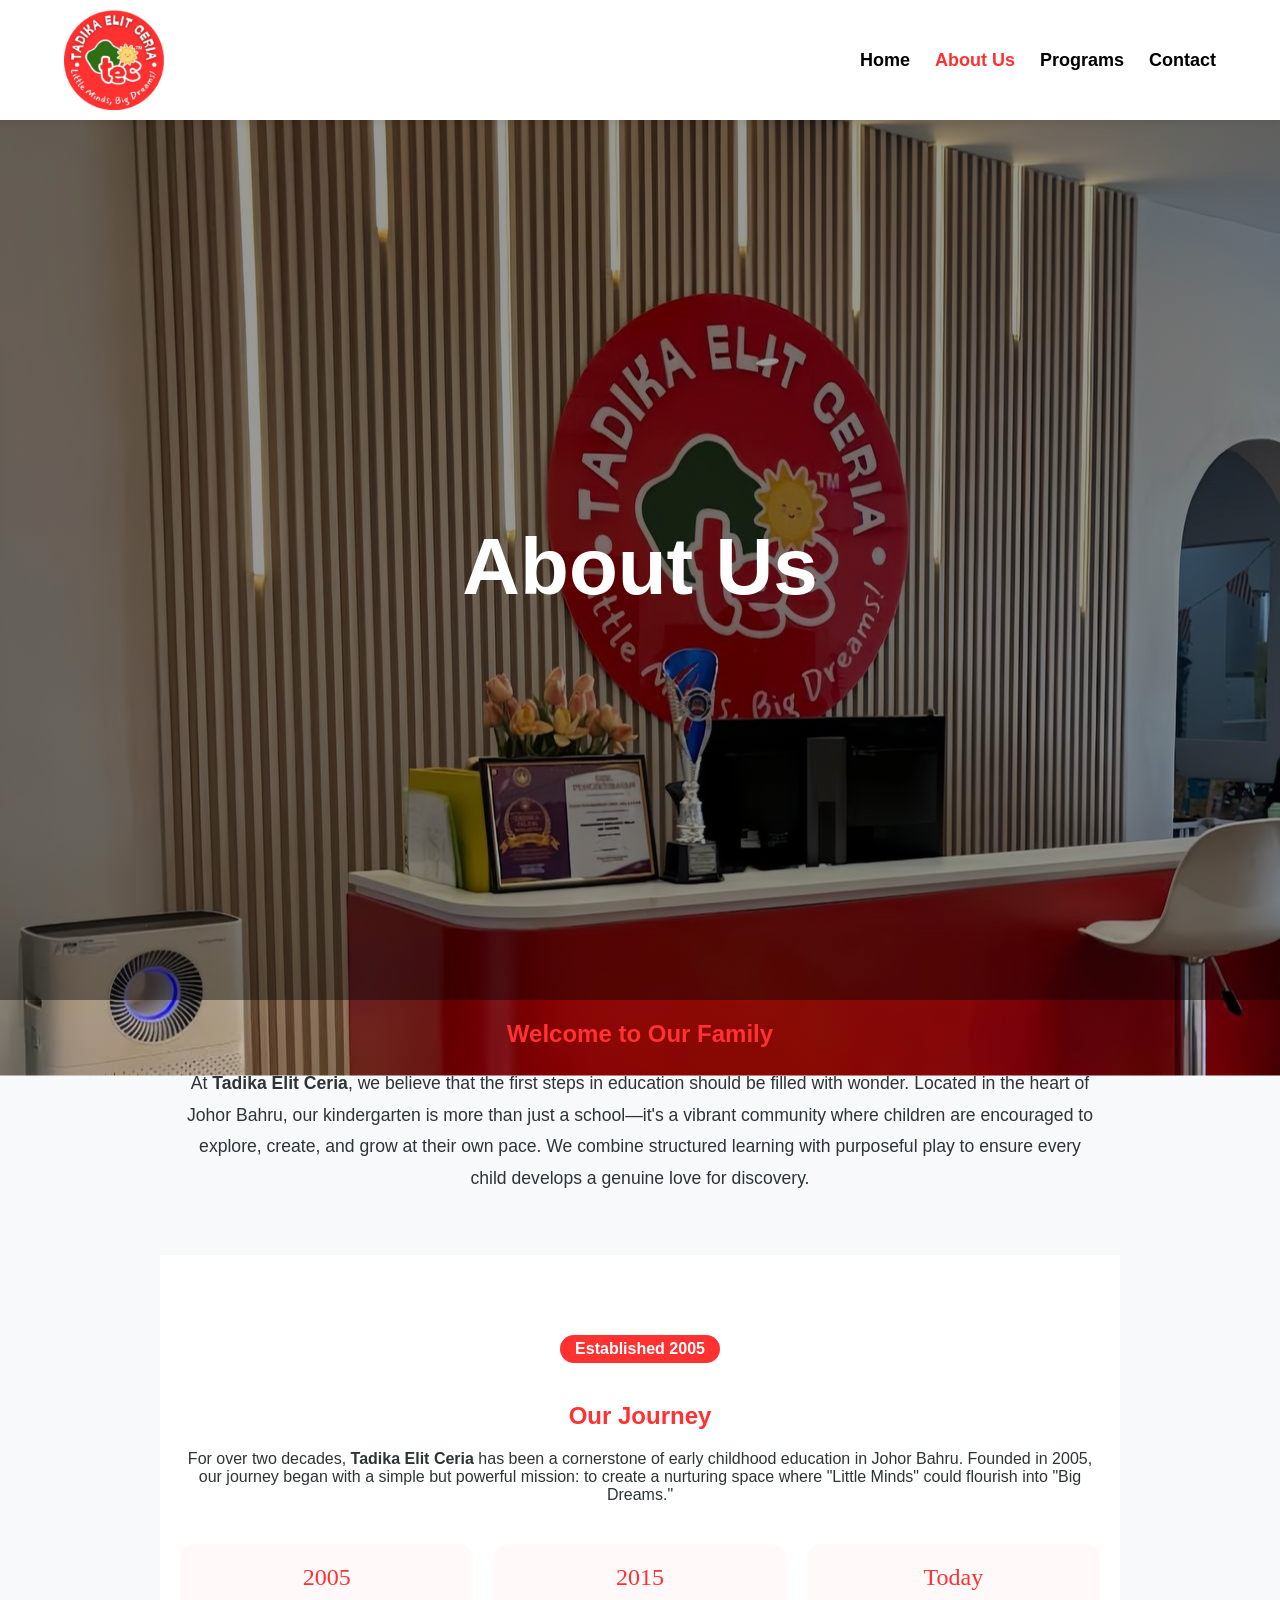
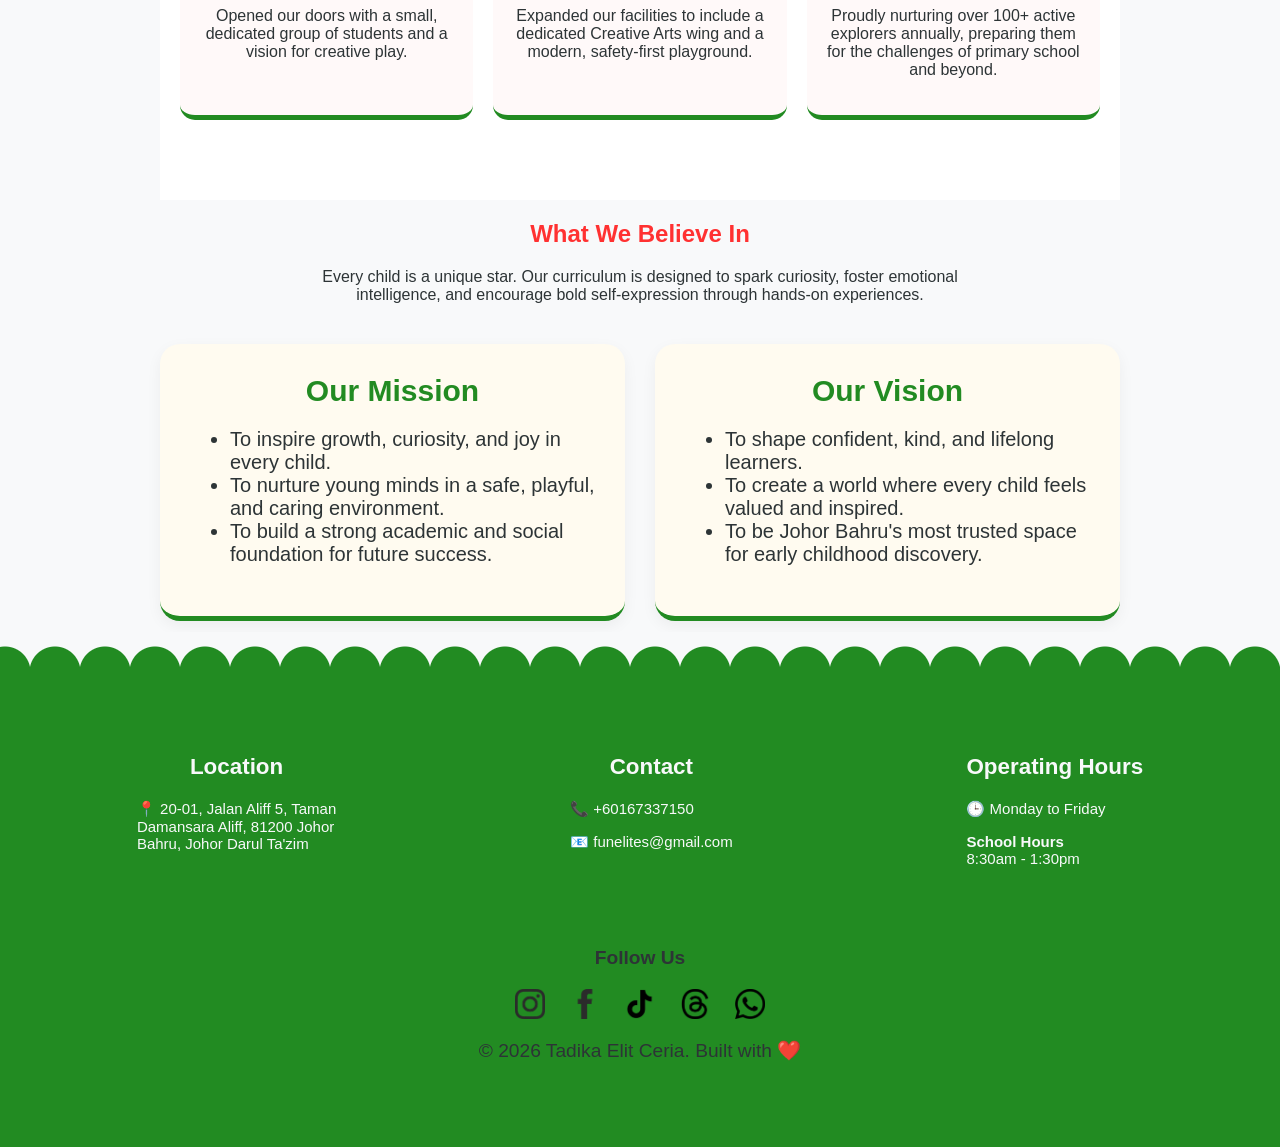
==== about.html @ abe91a79 "Add files via upload" ====
<!DOCTYPE html>
<html lang="en">
<head>
    <meta charset="UTF-8">
    <meta name="viewport" content="width=device-width, initial-scale=1.0">
    <title>About Us | Tadika Elit Ceria</title>
    <!--<link href="https://fonts.googleapis.com/css2?family=Fredoka+One&family=Nunito:wght@400;700&display=swap" rel="stylesheet">-->
    <link rel="stylesheet" href="style.css">
    <link rel="stylesheet" href="nav.css">
    <link rel="stylesheet" href="hero.css">
    <link rel="stylesheet" href="about.css">
    <link rel="stylesheet" href="footer.css">
    <link rel="stylesheet" href="scrollToTop.css">
    <link rel="icon" href="images/tec_logo.ico" type="image/x-icon">

    <style>
        .scallop-top {
    height: 40px;
    width: 100%; 
    position: absolute;
    top: -39px;
    background: radial-gradient(circle at 25px 0px, transparent 25px, var(--bg-color) 26px);
    background-size: 50px 50px;
    background-color: var(--secondary-color);
    transform: rotate(180deg);
}
    </style>
</head>
<body>

    <!-- Navigation Header -->
    <div class="mobile-header">
        <!-- Hamburger Menu Icon -->
         <span class="mobile-only-toggle" style="font-size:30px;cursor:pointer" onclick="openNav()">☰</span>
         <!-- Logo Area -->
          <div class="logo-area">
            <a href="index.html">
                <img src="images/tec_logo.ico" alt="Tadika Elit Ceria Logo" style="height: 70px; width: auto;">
            </a>
        </div>
    </div>
    
    <!-- Your Sidenav stays outside the header -->
    <div id="mySidenav" class="sidenav">
        <!-- Sidenav content -->
            <a href="javascript:void(0)" class="closebtn" onclick="closeNav()">&times;</a>
            <a href="index.html">Home</a>
            <a href="about.html" style="color: var(--primary-color, #ff6b6b);">About Us</a>
            <a href="program.html">Programs</a>
            <a href="contact.html">Contact</a>
        </div>

    <!-- Desktop Navigation Menu -->
    <nav class="desktop-nav">
            <a href="index.html" class="logo">
                <img src="images/tec_logo.ico" alt="Tadika Elit Ceria Logo">
            </a>
        <ul class="nav-links">
            <li><a href="index.html">Home</a></li>
            <li><a href="about.html" style="color: var(--primary-color, #ff6b6b);">About Us</a></li>
            <li><a href="program.html">Programs</a></li>
            <li><a href="contact.html">Contact</a></li>
        </ul>
    </nav>

    <header class="hero">
        <img class="hero-video" src="images/G.jpg" alt="About Us">
        <div class="hero-overlay"></div>
        <div class="hero-content">
            <h1>About Us</h1>
        </div>
    </header>

    <div class="container">
        <!-- NEW: Introduction Section -->
        <section class="intro-section" style="text-align: center; padding: 60px 20px;">
            <h2 style="color: var(--primary-color);">Welcome to Our Family</h2>
            <p style="max-width: 100%; margin: 0 auto; font-size: 1.1rem; line-height: 1.8;">
                At <strong>Tadika Elit Ceria</strong>, we believe that the first steps in education should be filled with wonder. 
                Located in the heart of Johor Bahru, our kindergarten is more than just a school—it's a vibrant community 
                where children are encouraged to explore, create, and grow at their own pace. We combine structured learning 
                with purposeful play to ensure every child develops a genuine love for discovery.
            </p>
        </section>

        <!-- Section 1: Our Story & Heritage -->
        <section class="about-section story-bg">
            <div class="story-content">
                <span class="since-badge">Established 2005</span>
                <h2>Our Journey</h2>
                <p>For over two decades, <strong>Tadika Elit Ceria</strong> has been a cornerstone of early childhood education in Johor Bahru. Founded in 2005, our journey began with a simple but powerful mission: to create a nurturing space where "Little Minds" could flourish into "Big Dreams."</p>
                
                <div class="timeline">
                    <div class="timeline-item">
                        <div class="year">2005</div>
                        <p>Opened our doors with a small, dedicated group of students and a vision for creative play.</p>
                    </div>
                    <div class="timeline-item">
                        <div class="year">2015</div>
                        <p>Expanded our facilities to include a dedicated Creative Arts wing and a modern, safety-first playground.</p>
                    </div>
                    <div class="timeline-item">
                        <div class="year">Today</div>
                        <p>Proudly nurturing over 100+ active explorers annually, preparing them for the challenges of primary school and beyond.</p>
                    </div>
                </div>
            </div>
        </section>

        <section class="our-values">
            <h2 style="text-align: center; color: var(--primary-color);">What We Believe In</h2>
            <p style="text-align: center; max-width: 700px; margin: 0 auto 40px;">
                Every child is a unique star. Our curriculum is designed to spark curiosity, 
                foster emotional intelligence, and encourage bold self-expression through hands-on experiences.
            </p>
        </section>

        <section class="mission-vision">
            <div class="box">
                <h2>Our Mission</h2>
                <ul>
                    <li>To inspire growth, curiosity, and joy in every child.</li>
                    <li>To nurture young minds in a safe, playful, and caring environment.</li>
                    <li>To build a strong academic and social foundation for future success.</li>
                </ul>
            </div>
            <div class="box">
                <h2>Our Vision</h2>
                <ul>
                    <li>To shape confident, kind, and lifelong learners.</li>
                    <li>To create a world where every child feels valued and inspired.</li>
                    <li>To be Johor Bahru's most trusted space for early childhood discovery.</li>
                </ul>
            </div>
        </section>

    <section class="reviews-section">
        <!-- Elfsight Google Reviews | Untitled Google Reviews -->
         <script src="https://elfsightcdn.com/platform.js" async></script>
         <div class="elfsight-app-c025d396-78ab-427b-97c5-a97354ef8ad0" data-elfsight-app-lazy></div>
    </section>
    </div>

    <!-- Final Call to Action 
    <section class="cta-section">
        <div class="cta-card">
            <div class="cta-icon">🏫</div>
            <h2>Want to see our school in person?</h2>
            <p>Come visit us in Johor Bahru! We'd love to show you our creative classrooms and meet your little star.</p>
            
            <div class="cta-buttons">
                <a href="https://wa.me/60167337150" class="btn-primary" target="_blank">
                    <i class="fab fa-whatsapp"></i> Book a Tour via WhatsApp
                </a>
                <a href="contact.html" class="btn-secondary">View Contact Details</a>
            </div>
        </div>
    </section>-->

    <footer class="main-footer">
        <div class="scallop-top"></div>
        <div class="footer-container">
            <div class="footer-col">
                <h3>Location</h3>
                <p>📍 <a href="https://maps.app.goo.gl/T594sdLoqU8BHJKU7" target="_blank">20-01, Jalan Aliff 5, Taman<br>
                   Damansara Aliff, 81200 Johor<br>
                   Bahru, Johor Darul Ta'zim</a></p>
            </div>

            <div class="footer-col">
                <h3>Contact</h3>
                <p>📞 <a href="tel:+60167337150">+60167337150</a></p>
                <p>📧 funelites@gmail.com</p>
            </div>

            <div class="footer-col">
                <h3>Operating Hours</h3>
                <p>🕒 Monday to Friday</p>
                <p><strong>School Hours</strong><br>
                   8:30am - 1:30pm</p>
            </div>
        </div>

        <div class="footer-bottom">
            <h4>Follow Us</h4>
            <div class="social-icons">
                <a href="https://instagram.com/tadika_elitceria/" target="_blank" rel="noopener" aria-label="Instagram">
                    <img src="images/instagram.png" alt="Instagram" style="height: 30px;">
                </a>
                <a href="https://facebook.com/536628506197151/" target="_blank" rel="noopener" aria-label="Facebook">
                    <img src="images/facebook.png" alt="Facebook" style="height: 30px;">
                </a>
                <a href="https://tiktok.com/@tadika.elit.ceria" target="_blank" rel="noopener" aria-label="TikTok">
                    <img src="images/tiktok.png" alt="TikTok" style="height: 30px;">
                </a>
                <a href="https://www.threads.com/@tadika_elitceria" target="_blank" rel="noopener" aria-label="Threads">
                    <img src="images/threads.png" alt="Threads" style="height: 30px;">
                </a>
                <a href="https://wa.me/60167337150" target="_blank" rel="noopener" aria-label="WhatsApp">
                    <img src="images/whatsapp.png" alt="WhatsApp" style="height: 30px;">
                </a>
            </div>
            <p>&copy; 2026 Tadika Elit Ceria. Built with ❤️</p>
        </div>
    </footer>

    <script>
        function openNav() {
            document.getElementById("mySidenav").style.width = "250px";
        }
        function closeNav() {
            document.getElementById("mySidenav").style.width = "0";
        }

window.addEventListener('scroll', () => {
  const hero = document.querySelector('.hero');
  const scrollPosition = window.scrollY;

  // Adjust the number (800) to control how fast it fades out
  const maxScroll = 800; 
  let opacity = 1 - (scrollPosition / maxScroll);

  if (opacity < 0) opacity = 0;
  if (opacity > 1) opacity = 1;

  hero.style.opacity = opacity;
});
    </script>
    <button id="backToTopBtn" onclick="scrollToTop()">➔</button>
    <script src="scrolltToTop.js"></script>
</body>
</html>
---- style.css ----
/* Base Styles & Colors */
/* Updated Brand Colors from your Logo */
:root {
    --primary-color: #FF3131;   /* Red */
    --secondary-color: #228B22; /* Green */
    --accent-color: #FFD700;    /* Sun Yellow */
    --text-color: #2D3436;
    --bg-color: #f8f9fa;        /* Light Tint */
}

*, *::before, *::after {
    box-sizing: border-box;
}

html, body {
    margin: 0;
    padding: 0;
    overflow-x: hidden;
    width: 100%;
}

body {
    font-family: 'Nunito', sans-serif;
    background-color: var(--bg-color);
    color: var(--text-color);
    /*line-height: 1.6;*/
}

img, video {
    max-width: 100%;
    height: auto;
    display: block;
}

/* Updated Typography */
h1, h2, h3 {
    font-family: Arial, Helvetica, sans-serif;/*'Fredoka One', cursive; /* Playful font */
    text-align: center;
    color: var(--primary-color);
    margin-bottom: 20px;}

/* Responsive Design */
@media (max-width: 768px) {
    nav {
        flex-direction: column;
        padding: 20px;
    }
    .nav-links {
        margin-top: 15px;
        gap: 15px;
    }
    
    .footer-container {
        flex-direction: column;
        text-align: center;
        background-color: white;
    }
}

.hero-content p {
    margin-top: 0;
    margin-bottom: 0;
        font-size: 1.5rem;
        font-family:Arial, Helvetica, sans-serif;
    }
    .hero-content h1 {
        margin-bottom: 0;
        font-size: 4rem;
        color: white;
        font-family: "Century Gothic", CenturyGothic, AppleGothic, sans-serif;
        font-weight: lighter; 
    }

  
        /* Map Placeholder 
        .map-box {
            grid-column: span 2;
            height: 300px;
            background: #e0e0e0;
            border-radius: 20px;
            display: flex;
            align-items: center;
            justify-content: center;
            font-weight: 700;
            color: #888;
            overflow: hidden;}*/
---- nav.css ----
/* ==========================================================================
   1. Base Styles & Desktop Navigation
   ========================================================================== */
/* Hide the desktop navigation by default (on mobile screens) */
.desktop-nav {
  display: none;
}

/* Base navigation block styles */
nav {
    background-color: #fff; 
    box-shadow: 0 4px 6px rgba(0,0,0,0.05);
    position: fixed;
    top: 0;
    left: 0;
    width: 100%;
    z-index: 100;
    display: flex;
    justify-content: space-between;
    align-items: center;
    padding: 10px 5%;
    box-sizing: border-box;
}

.nav-links {
    list-style: none;
    display: flex;
    gap: 25px;
    margin: 0;
}

.nav-links a {
    text-decoration: none;
    color: black;
    font-weight: 700;
    font-size: 18px;
    transition: color 0.3s ease;
}

.nav-links a:hover {
    color: var(--primary-color);
}

.logo img {
    height: 100px;
    width: auto;
    display: block;
}

/* Hide the icon by default on desktop screens */
.mobile-only-toggle {
  display: none;
}


/* ==========================================================================
   2. Mobile View Layout & Header (Up to 768px wide)
   ========================================================================== */
@media screen and (max-width: 768px) {
  #mySidenav {
    display: block; 
  }
  
  .mobile-only-toggle {
    display: inline-block;
  }
  
  /* Container layout */
  .mobile-header {
    display: flex;
    align-items: center;       
    justify-content: flex-start; 
    gap: 30px;                 
    padding: 10px 15px;        
    background-color: white;
    /* Crucial changes for top fixation */
    position: fixed;           /* Locks the header in place relative to the screen */
    top: 0;                    /* Aligns it perfectly to the absolute top edge */
    left: 0;                   /* Aligns it to the left edge */
    width: 100%;               /* Forces the bar to span the full viewport width */
    box-shadow: 0 2px 5px rgba(0,0,0,0.1); /* Optional: adds a subtle shadow below the header */
    z-index: 999;              /* Keeps it layered safely above your normal page content */
    box-sizing: border-box;    /* Ensures padding doesn't push the header past 100% width */
  }

  /* Adjust logo size so it fits perfectly next to the icon */
  .main-logo {
    height: 40px; /* Increased from 10px so you can see it clearly */
    width: auto;
    display: block;
  }

  .features{
        position: relative;
        height: auto;
        opacity: 1;
        visibility: visible;
        overflow: visible;
        padding-top: 60px; /* Space for fixed nav */
        padding-bottom: 60px;
    }

    .hero{
        position: relative;
        height: auto;
        opacity: 1;
        visibility: visible;
        overflow: visible;
        padding-top: 60px; /* Space for fixed nav */
        padding-bottom: 60px;
    }
}


/* ==========================================================================
   3. Desktop View Overrides (769px wide or more)
   ========================================================================== */
@media screen and (min-width: 769px) {
  .mobile-header {
    display: none;
  }
  
  .desktop-nav {
    display: flex; /* Activates and shows the layout strictly on desktop */
    align-items: center;
    justify-content: space-between;
  }
}


/* ==========================================================================
   4. Side Drawer Mechanics
   ========================================================================== */
.sidenav {
  height: 100%;
  width: 0;                  
  position: fixed;
  z-index: 9999;             
  top: 0;
  left: 0;
  background-color: #ffffff; 
  overflow-x: hidden;
  transition: 0.3s;          
  padding-top: 60px;
}

.sidenav a {
  padding: 8px 8px 8px 32px;
  text-decoration: none;
  font-size: 25px;
  color: #818181;
  display: block;
  transition: 0.3s;
}

.sidenav a:hover {
  color: #f1f1f1;
}

.sidenav .closebtn {
  position: absolute;
  top: 0;
  right: 25px;
  font-size: 36px;
  margin-left: 50px;
}

@media screen and (max-height: 900px) {
  .sidenav { padding-top: 15px; }
  .sidenav a { font-size: 18px; }
}
---- hero.css ----
/* Hero Section */
.hero, .hero-about, .hero-program{
    position: relative;
    height: 900px;
    width: 100%;
    display: flex;
    align-items: center;
    justify-content: center;
    top: 100px;
}

.hero-video {
    position: absolute;
    top: 50%;
    left: 50%;
    min-width: 100%;
    min-height: 100%;
    width: auto;
    height: auto;
    transform: translate(-50%, -50%);
    z-index: -2;
    object-fit: cover;}

.hero-overlay {
    position: absolute;
    inset: 0;
    background: rgba(0, 0, 0, 0.4);
    z-index: -1;
}

.hero-content {
    text-align: center;
    color: white;
    padding: 20px;
}
.hero-content h1 {
            font-size: 5rem;
            margin-bottom: 20px;
            font-family: "Century Gothic", CenturyGothic, AppleGothic, sans-serif;
            font-weight: bolder;
            color: rgb(255, 255, 255);
           /* text-shadow: #000000 2px 2px 0, #ffd70f 4px 4px 0, #ffd70f 6px 6px 0;*/
        }
.hero-p { 
    background-color: #7e2121;
    position: relative;
    height: 80vh;
    width: 100%;
    display: flex;
    align-items: center;
    justify-content: center;
}

.cta-button {
    margin-top: 40px;
    background-color: transparent;
    color: white;
    padding: 15px 35px;
    text-decoration: none;
    font-family: 'Fredoka One', cursive;
    font-size: 1.2rem;
    border-radius: 50px;
    box-shadow: 0 4px 15px rgba(0,0,0,0.2);
    transition: all 0.3s ease;
    display: inline-block;
}
.cta-button2 {
    margin-top: 40px;
    background-color: rgb(207, 49, 49);
    color: white;
    padding: 15px 35px;
    text-decoration: none;
    font-family: 'Fredoka One', cursive;
    font-size: 1.2rem;
    border-radius: 50px;
    box-shadow: 0 4px 15px rgba(0,0,0,0.2);
    transition: all 0.3s ease;
    display: inline-block;
}
.cta-button:hover, .cta-button2:hover {
    transform: translateY(-3px) scale(1.05);
    background-color: #005f05;
}
.card-container {
    display: flex;
    justify-content: center;
    gap: 30px;
    flex-wrap: wrap;
}
.card {
    background: white;
    padding: 20px;
    border-radius: 100%;
    box-shadow: 0 10px 20px rgba(0,0,0,0.05);
    text-align: center;
    flex: 1;
    min-width: 300px;
    max-width: 300px;
    transition: transform 0.3s ease;
    border-bottom: 10px solid #ffd70f;
}
.card:hover {
    transform: translateY(-10px);
}

/*.cta-container {
    background-image: url('image/bg2.png');
    max-width: 800px;
    margin: 0 auto;
}*/
.enrollment-cta h2 {
    color: rgb(255, 255, 255); /* Green for a "Go" feel */
    margin-bottom: 10px;
    font-size: 70px;
}

.enrollment-cta p {
    color: rgb(255, 255, 255); /* Green for a "Go" feel */
    margin-bottom: 10px;
    font-size: 40px;
    font-family: Arial, Helvetica, sans-serif;
}

@media screen and (max-width: 768px) {
    /* 1. Shrink the Hero height */
    .hero {
        background: url('images/bg.MP4') center/cover no-repeat;
        height: 40vh !important; /* vh = view height. 40vh is 40% of the screen */
        min-height: 300px;      /* Prevents it from getting TOO tiny */
        margin-top: 90px;       /* Keeps space for your fixed nav */
    }

    /* 2. Adjust the Video background to fit the new height */
    .hero-video {
        height: 100% !important;
        object-fit: cover;      /* Ensures video fills the smaller box without squishing */
        width: 100% !important;
    }

    /* 3. Shrink the Text so it fits in the smaller box */
    .hero-content h1 {
        font-size: 1.8rem !important;
        margin-bottom: 10px;
    }

    .hero-content p {
        font-size: 1rem !important;
        padding: 0 10px;
        line-height: 1.2;
    }

    /* 4. Make the Button smaller */
    .cta-button {
        padding: 10px 20px !important;
        font-size: 0.9rem !important;
    }
}
---- about.css ----
.about-header {
    background-image: url('images/banner-bg.jpg');
    color: white;
    text-align: center;
    padding: 60px 20px;
}

/* Content Sections */
.container {
    max-width: 1000px;
    margin: 40px auto;
    padding: 0 20px;
}

        .mission-vision {
            display: grid;
            grid-template-columns: 1fr 1fr;
            gap: 30px;
            margin-bottom: 50px;
        }

        .box {
            background: rgb(255, 251, 240);
            padding: 30px;
            border-radius: 20px;
            box-shadow: 0 5px 15px rgba(0,0,0,0.05);
            border-bottom: 5px solid var(--secondary-color);
			font: shoika;
			font-size:20px;
            transition: transform 0.3s ease;
        }
        .box:hover {
            transform: translateY(-10px);
        }

        .box h2 { color: var(--secondary-color); margin-top: 0;}

/* General About Section Layout */
.about-section {
    padding: 80px 20px;
    background-color: white;
}

/* CTA Section Styling */
.cta-section {
    padding: 100px 20px;
    background-color: var(--bg-color);
    text-align: center;
}

.cta-card {
    max-width: 800px;
    margin: 0 auto;
    background: white;
    padding: 50px 30px;
    border-radius: 40px;
    box-shadow: 0 20px 40px rgba(0,0,0,0.1);
    border: 3px dashed var(--accent-color); /* Playful school border */
}

.cta-icon {
    font-size: 60px;
    margin-bottom: 20px;
}

.cta-card h2 {
    font-family: 'Fredoka One', cursive;
    color: var(--primary-color);
    font-size: 32px;
    margin-bottom: 15px;
}

.cta-card p {
    font-size: 18px;
    color: #555;
    margin-bottom: 35px;
}

/* Button Group Styling */
.cta-buttons {
    display: flex;
    justify-content: center;
    gap: 20px;
    flex-wrap: wrap;
}

.btn-primary {
    background-color: #25D366; /* WhatsApp Green */
    color: white;
    padding: 15px 30px;
    text-decoration: none;
    font-weight: 700;
    border-radius: 50px;
    transition: transform 0.2s ease;
    display: flex;
    align-items: center;
    gap: 10px;
}

.btn-secondary {
    background-color: var(--secondary-color);
    color: white;
    padding: 15px 30px;
    text-decoration: none;
    font-weight: 700;
    border-radius: 50px;
    transition: transform 0.2s ease;
}

.btn-primary:hover, .btn-secondary:hover {
    transform: translateY(-5px);
    box-shadow: 0 10px 15px rgba(0,0,0,0.1);
}
@media (max-width: 768px) {
    .mission-vision { grid-template-columns: 1fr; }
}

@media (max-width: 600px) {
    .timeline { flex-direction: column; }
}
/* Mobile Responsive */
@media (max-width: 600px) {
    .cta-buttons { flex-direction: column; }
    .cta-card { padding: 30px 20px; }
}

/* Our Story Styles */
.story-content {
    text-align: center;
}

.since-badge {
    background: var(--primary-color);
    color: white;
    padding: 5px 15px;
    border-radius: 20px;
    font-weight: bold;
    display: inline-block;
    margin-bottom: 20px;
}

.timeline {
    display: flex;
    justify-content: space-between;
    margin-top: 40px;
    gap: 20px;
    flex-wrap: wrap;
}

.timeline-item {
    flex: 1;
    min-width: 200px;
    padding: 20px;
    background: #FFF9F9;
    border-radius: 15px;
    border-bottom: 5px solid var(--secondary-color);
}

.timeline-item .year {
    font-family: 'Fredoka One', cursive;
    font-size: 24px;
    color: var(--primary-color);
    margin-bottom: 10px;
}

/* Testimonial Styles */
.testimonial-grid {
    display: flex;
    gap: 30px;
    margin-top: 40px;
    flex-wrap: wrap;
}

.testimonial-card {
    flex: 1;
    min-width: 300px;
    background: white;
    padding: 30px;
    border-radius: 20px;
    box-shadow: 0 10px 30px rgba(0,0,0,0.05);
    border-left: 8px solid var(--accent-color);
}
.stars {
    margin-bottom: 15px;
}

.parent-name {
    margin-top: 15px;
    font-weight: bold;
    color: var(--secondary-color);
}
---- footer.css ----
/* Footer Section */
.main-footer {
    background-color: var(--secondary-color);
    padding-bottom: 40px;
    position: relative;
}

.footer-container {
    background-color: var(--secondary-color);
    display: flex;
    justify-content: space-around;
    flex-wrap: wrap;
    max-width: 100%;
    margin: 0 auto;
    padding: 60px 20px 20px;
    color: var(--bg-color);
    font-weight: lighter;
    font-size: 15px;
    font-family: "Century Gothic", CenturyGothic, AppleGothic, sans-serif;
}
.footer-col h3 {
    color: var(--bg-color);
    font-size: 1.4rem;
    font-family: "Century Gothic", CenturyGothic, AppleGothic, sans-serif;
}
.footer-col a {
    color: var(--bg-color);
    text-decoration: none;
}

.footer-bottom {
    color: var(--text-color);
    display: flex;
    flex-direction: column; /* Stacks items vertically */
    align-items: center;    /* Centers items horizontally */
    justify-content: center; /* Ensures vertical centering if there is extra height */
    text-align: center;     /* Centers the text within the elements */
    padding: 40px 20px;     /* Adds some breathing room */
    /*border-top: 1px solid rgba(0,0,0,0.05); Optional: subtle line to separate from columns */
    width: 100%;            /* Ensures it takes the full width to center correctly */
}

.social-icons {
    display: flex;
    justify-content: center; /* Centers the icons inside their container */
    gap: 25px;
    margin: 15px 10px; /* Adds spacing around the icons */;
    object-fit: contain;
}

/* Hover effects */
.social-icons a:hover {
    transform: translateY(-8px) scale(1.2); /* Bounces up and grows slightly */
    filter: brightness(1.2) drop-shadow(0 0 5px rgb(255, 238, 0));
}

.footer-bottom h4, .footer-bottom p {
    margin: 5px 0; /* Tightens the spacing between text elements */
    font-size: 1.2rem;
}
.social-icons a {
    font-size: 2rem;
    color: var(--text-color);
    transition: all 0.3s ease;
}
.social-icons a:hover {
    color: var(--primary-color);
    transform: scale(1.2);
}
---- scrollToTop.css ----
/* Hide by default on desktop screens */
#backToTopBtn {
  display: none;
}

/* Show and style only on mobile screens */
@media screen and (max-width: 768px) {
  #backToTopBtn {
    position: fixed;         /* Floats independently over your webpage content */
    bottom: 20px;            /* Placed 20px from the bottom edge */
    right: 20px;             /* Placed 20px from the right edge */
    z-index: 99;             /* Sits cleanly on top of text and images */
    border: none;
    outline: none;
    background-color: var(--primary-color, #ff6b6b); /* Matches your brand theme color */
    color: white;
    cursor: pointer;
    padding: 12px;
    border-radius: 50%;      /* Forces the button shape into a perfect circle */
    width: 45px;
    height: 45px;
    font-size: 18px;
    transform: rotate(-90deg); /* Rotates the horizontal arrow to point upward */
    box-shadow: 0 4px 10px rgba(0, 0, 0, 0.2); /* Gives it a clean floating look */
    align-items: center;
    justify-content: center;
  }
}
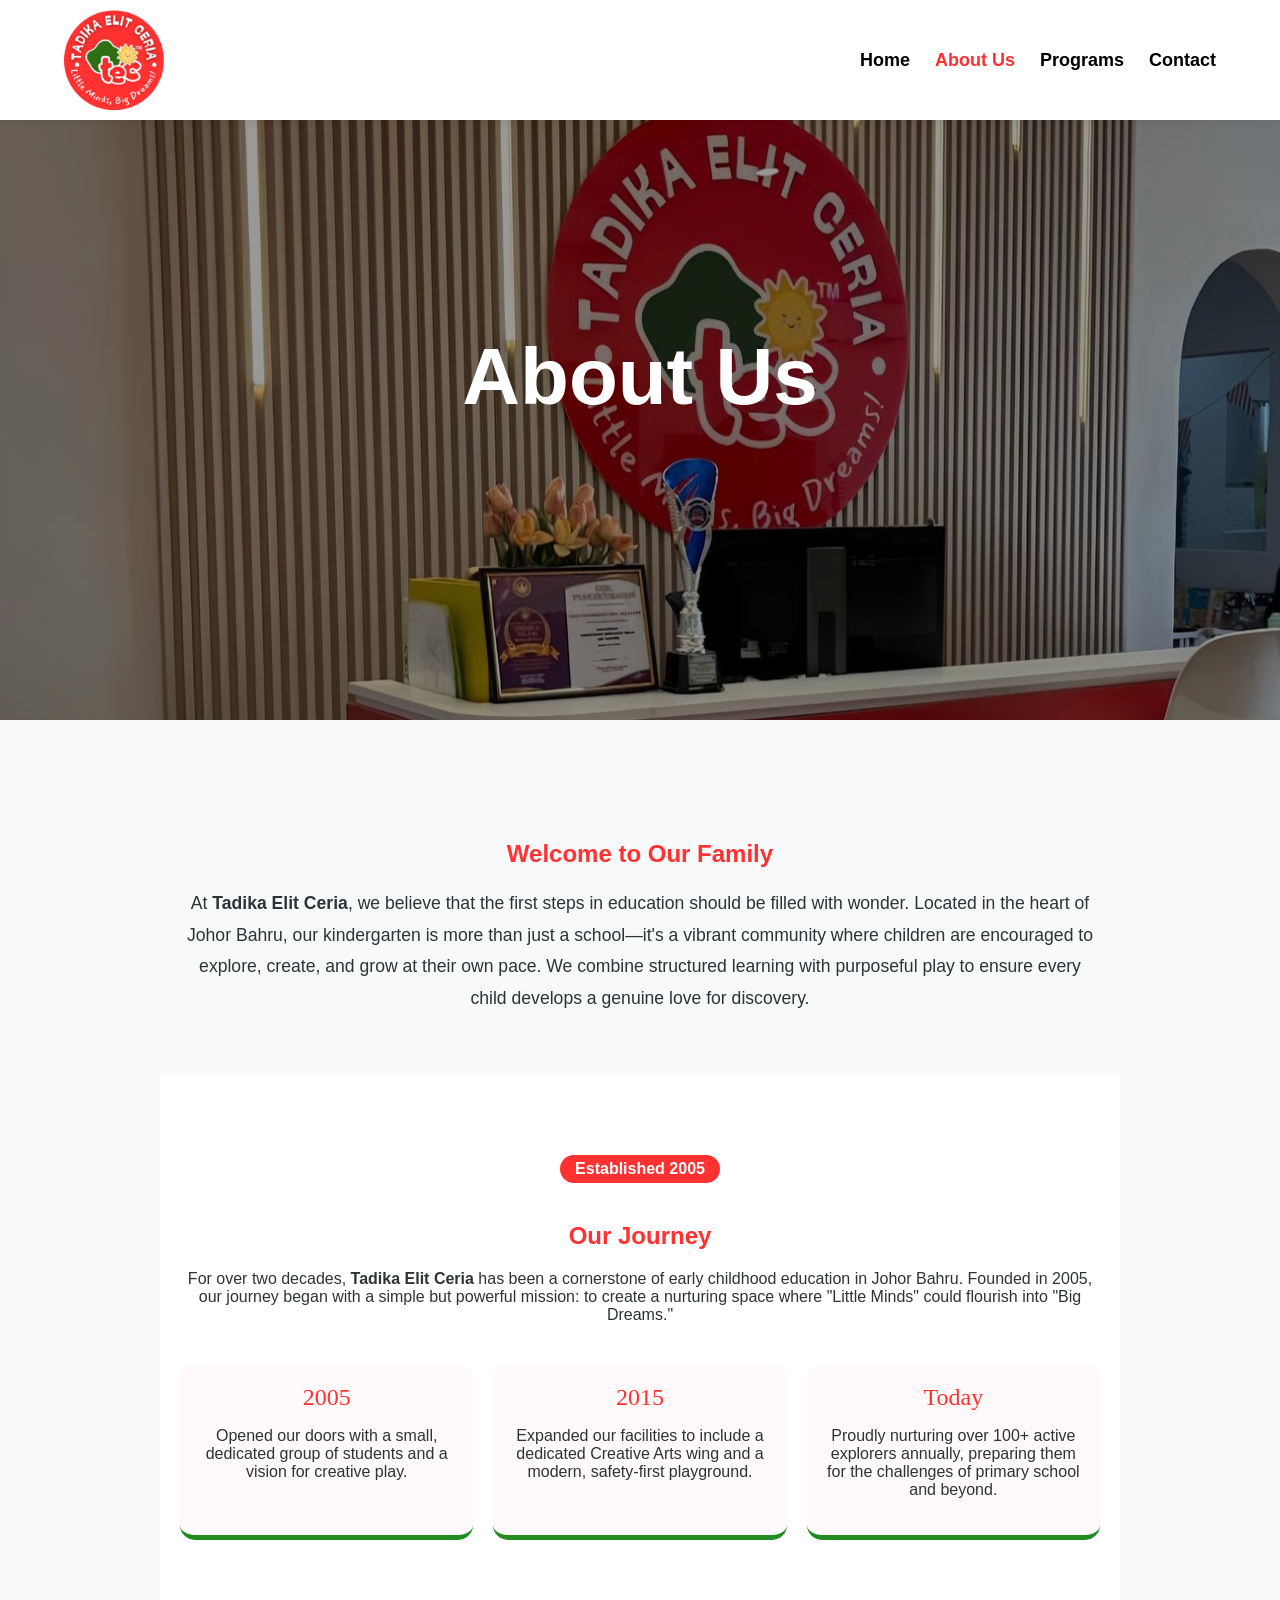
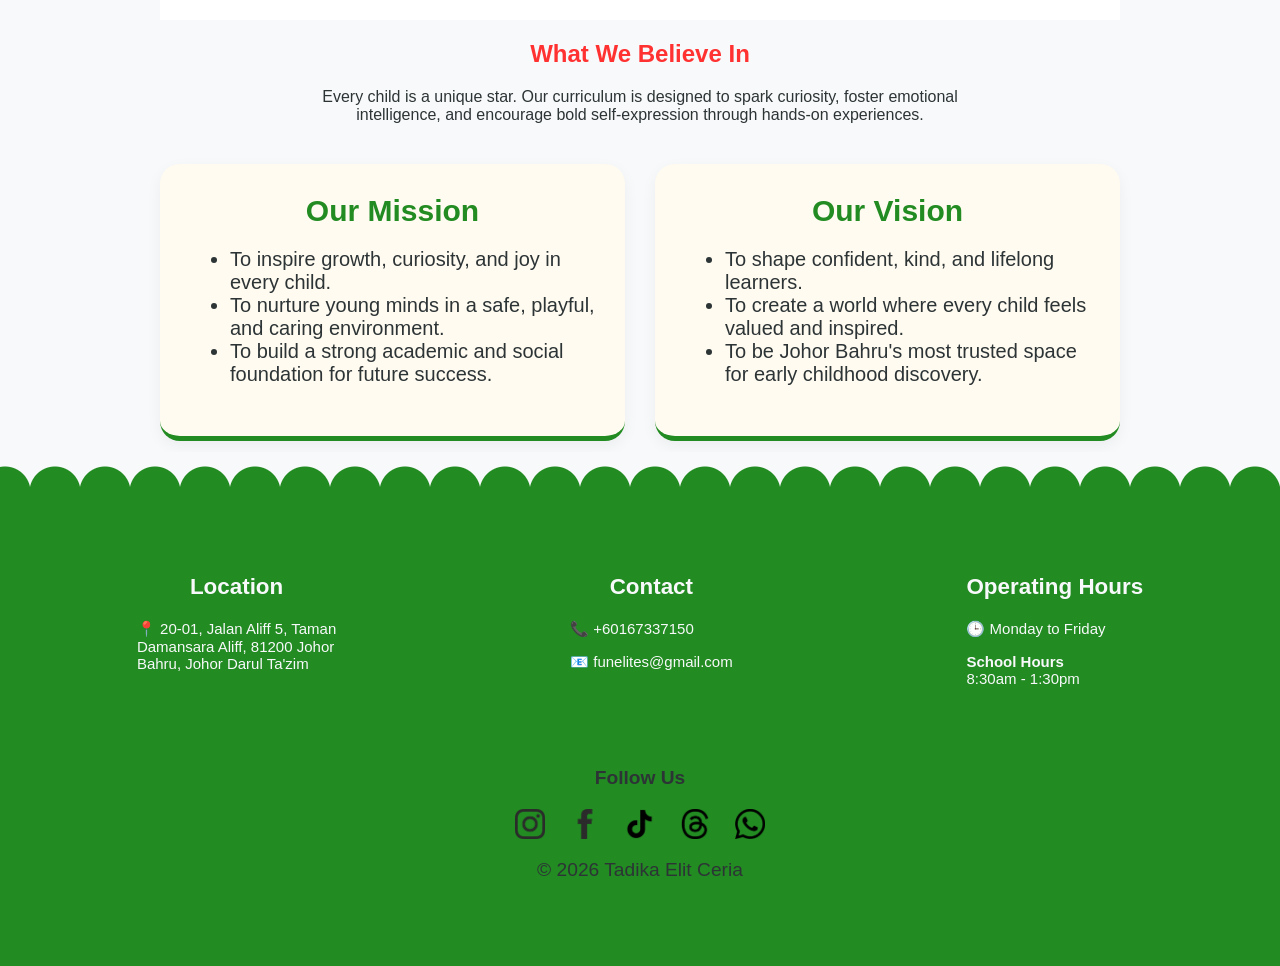
==== commit c173053e: "Restore about.html content from previous version" ====
--- a/about.html
+++ b/about.html
@@ -200,7 +200,7 @@
                     <img src="images/whatsapp.png" alt="WhatsApp" style="height: 30px;">
                 </a>
             </div>
-            <p>&copy; 2026 Tadika Elit Ceria. Built with ❤️</p>
+            <p>&copy; 2026 Tadika Elit Ceria</p>
         </div>
     </footer>
 
--- a/style.css
+++ b/style.css
@@ -16,7 +16,6 @@
 html, body {
     margin: 0;
     padding: 0;
-    overflow-x: hidden;
     width: 100%;
 }
 
--- a/nav.css
+++ b/nav.css
@@ -91,13 +91,13 @@
   }
 
   .features{
-        position: relative;
-        height: auto;
+        position: relative !important;
+        height: 150vh !important;
         opacity: 1;
         visibility: visible;
         overflow: visible;
-        padding-top: 60px; /* Space for fixed nav */
-        padding-bottom: 60px;
+        top: 0 !important;
+        /*padding-bottom: 60px;*/
     }
 
     .hero{
--- a/hero.css
+++ b/hero.css
@@ -1,12 +1,12 @@
 /* Hero Section */
 .hero, .hero-about, .hero-program{
     position: relative;
-    height: 900px;
+    height: 80vh;
     width: 100%;
     display: flex;
     align-items: center;
     justify-content: center;
-    top: 100px;
+    overflow: hidden;
 }
 
 .hero-video {
@@ -49,28 +49,16 @@
     display: flex;
     align-items: center;
     justify-content: center;
+    overflow: hidden;
 }
 
 .cta-button {
     margin-top: 40px;
-    background-color: transparent;
+    background-color: rgba(161, 0, 0, 0.6);
     color: white;
     padding: 15px 35px;
     text-decoration: none;
-    font-family: 'Fredoka One', cursive;
-    font-size: 1.2rem;
-    border-radius: 50px;
-    box-shadow: 0 4px 15px rgba(0,0,0,0.2);
-    transition: all 0.3s ease;
-    display: inline-block;
-}
-.cta-button2 {
-    margin-top: 40px;
-    background-color: rgb(207, 49, 49);
-    color: white;
-    padding: 15px 35px;
-    text-decoration: none;
-    font-family: 'Fredoka One', cursive;
+    font-family: 'Fredoka One';
     font-size: 1.2rem;
     border-radius: 50px;
     box-shadow: 0 4px 15px rgba(0,0,0,0.2);
@@ -124,10 +112,10 @@
 @media screen and (max-width: 768px) {
     /* 1. Shrink the Hero height */
     .hero {
-        background: url('images/bg.MP4') center/cover no-repeat;
-        height: 40vh !important; /* vh = view height. 40vh is 40% of the screen */
+        /*background: url('images/bg.MP4') center/cover no-repeat;*/
+        height: 60vh !important; /* vh = view height. 40vh is 40% of the screen */
         min-height: 300px;      /* Prevents it from getting TOO tiny */
-        margin-top: 90px;       /* Keeps space for your fixed nav */
+        margin-top: 80px;       /* Keeps space for your fixed nav */
     }
 
     /* 2. Adjust the Video background to fit the new height */
--- a/about.css
+++ b/about.css
@@ -46,6 +46,7 @@
     padding: 100px 20px;
     background-color: var(--bg-color);
     text-align: center;
+    position: sticky;
 }
 
 .cta-card {
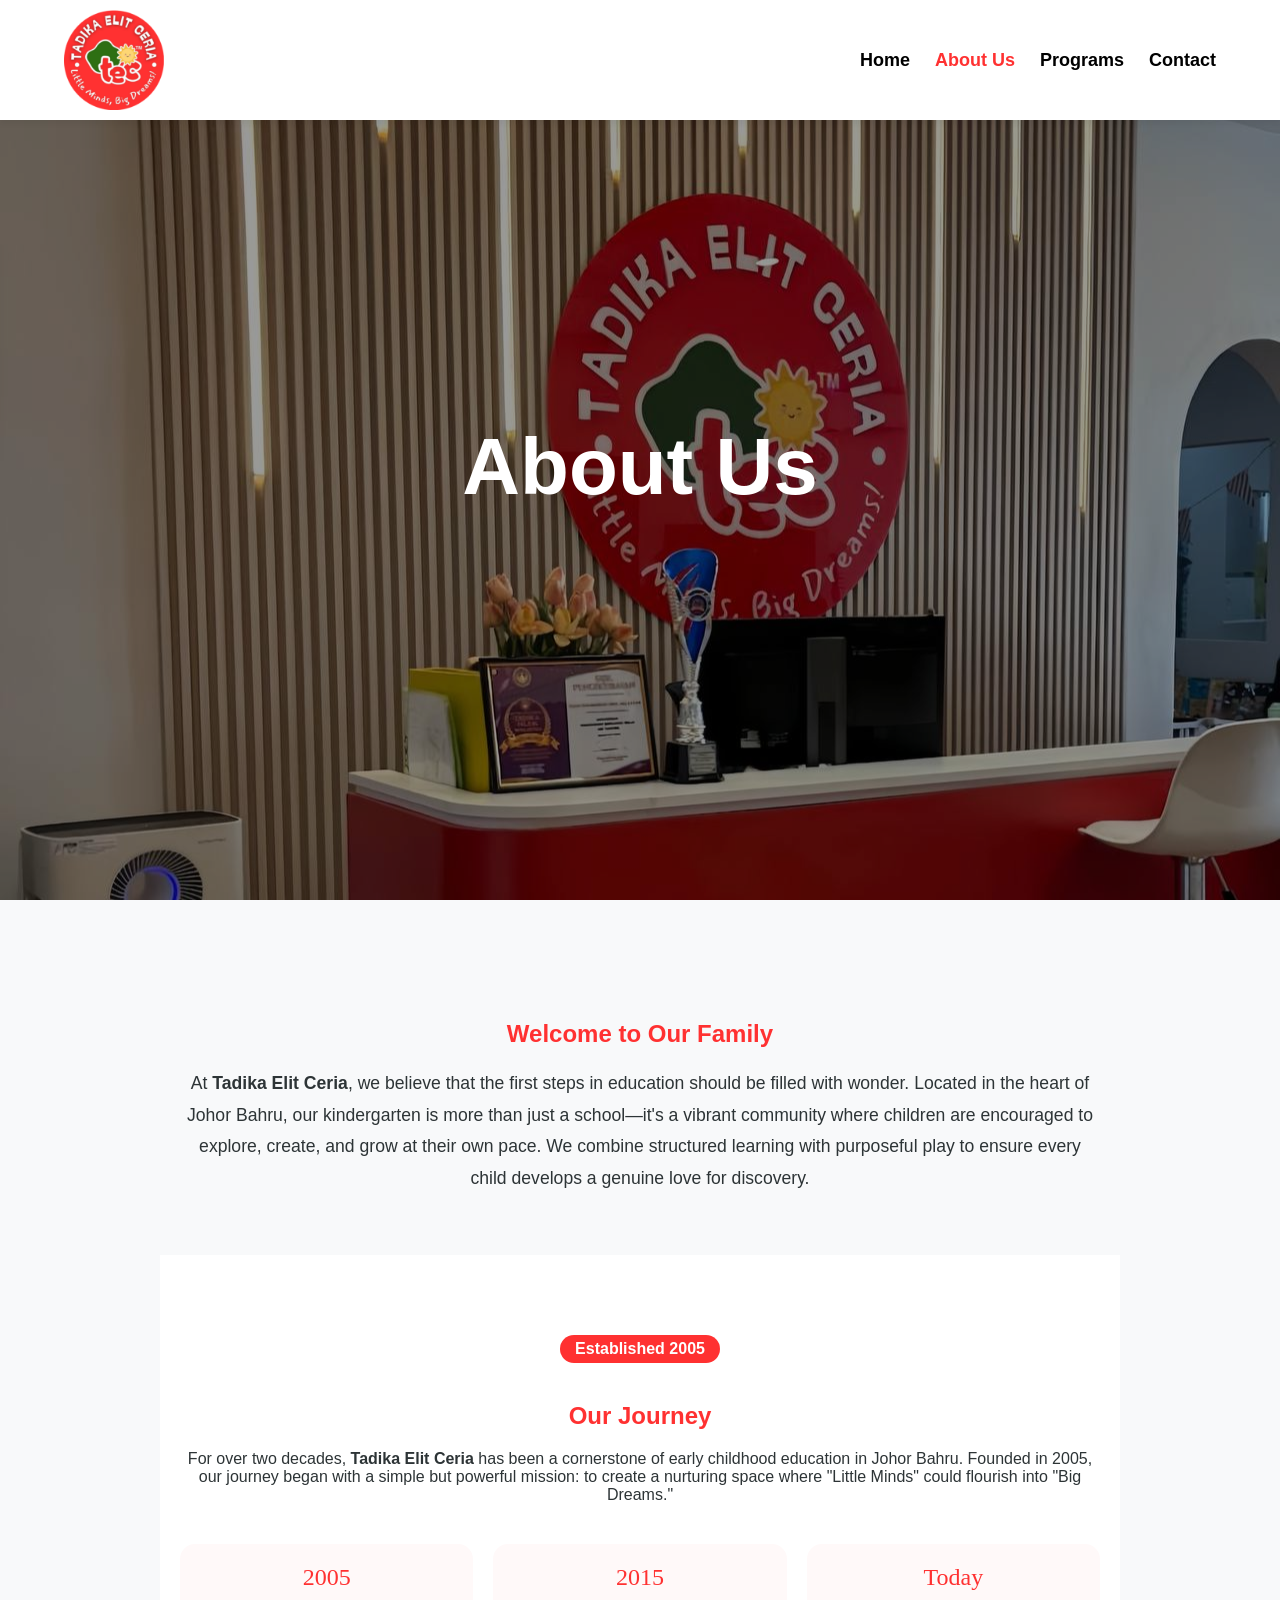
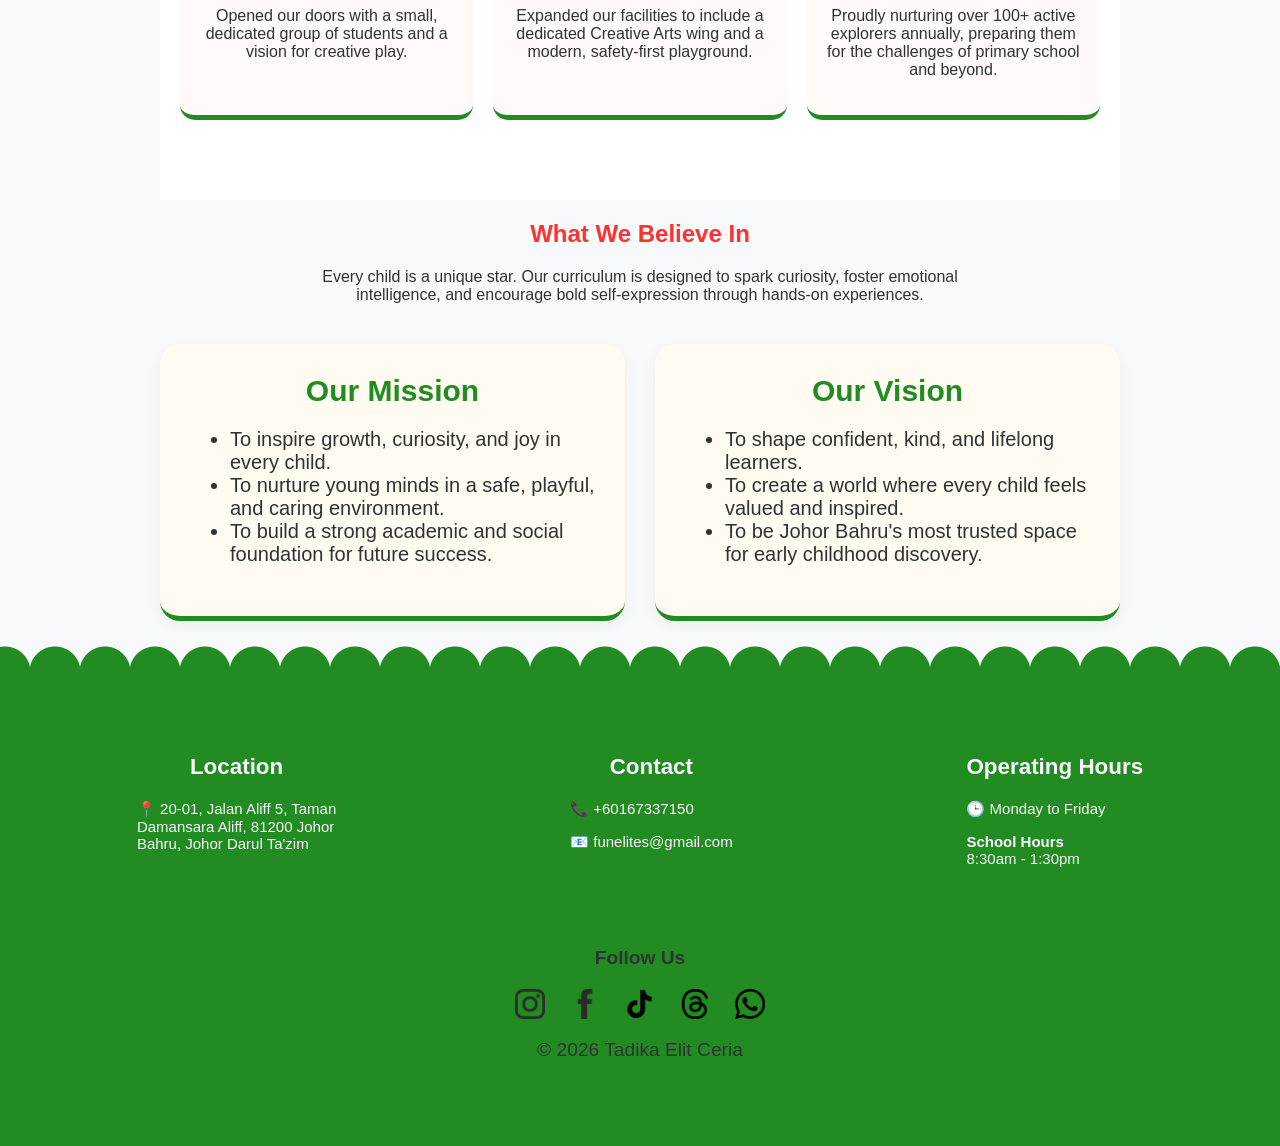
==== commit 193ea5be: "Refactor about.html structure and content" ====
--- a/about.html
+++ b/about.html
@@ -63,7 +63,7 @@
         </ul>
     </nav>
 
-    <header class="hero">
+    <header class="hero-about">
         <img class="hero-video" src="images/G.jpg" alt="About Us">
         <div class="hero-overlay"></div>
         <div class="hero-content">
--- a/style.css
+++ b/style.css
@@ -20,10 +20,10 @@
 }
 
 body {
-    font-family: 'Nunito', sans-serif;
+    font-family: "Century Gothic", CenturyGothic, AppleGothic, sans-serif;
     background-color: var(--bg-color);
     color: var(--text-color);
-    /*line-height: 1.6;*/
+    /*line-height: 1.6;'Nunito', sans-serif*/
 }
 
 img, video {
@@ -34,7 +34,7 @@
 
 /* Updated Typography */
 h1, h2, h3 {
-    font-family: Arial, Helvetica, sans-serif;/*'Fredoka One', cursive; /* Playful font */
+    /*font-family: Arial, Helvetica, sans-serif;'Fredoka One', cursive; /* Playful font */
     text-align: center;
     color: var(--primary-color);
     margin-bottom: 20px;}
--- a/hero.css
+++ b/hero.css
@@ -1,14 +1,17 @@
 /* Hero Section */
 .hero, .hero-about, .hero-program{
     position: relative;
-    height: 80vh;
+    height: 100vh;
     width: 100%;
     display: flex;
     align-items: center;
     justify-content: center;
     overflow: hidden;
+    top: 120px;
 }
-
+.hero-about, .hero-program{
+    top: 0;
+}
 .hero-video {
     position: absolute;
     top: 50%;
@@ -58,7 +61,7 @@
     color: white;
     padding: 15px 35px;
     text-decoration: none;
-    font-family: 'Fredoka One';
+    /*font-family: 'Fredoka One';*/
     font-size: 1.2rem;
     border-radius: 50px;
     box-shadow: 0 4px 15px rgba(0,0,0,0.2);
@@ -115,7 +118,8 @@
         /*background: url('images/bg.MP4') center/cover no-repeat;*/
         height: 60vh !important; /* vh = view height. 40vh is 40% of the screen */
         min-height: 300px;      /* Prevents it from getting TOO tiny */
-        margin-top: 80px;       /* Keeps space for your fixed nav */
+        /*margin-top: 80px;        Keeps space for your fixed nav */
+        top: 90px;
     }
 
     /* 2. Adjust the Video background to fit the new height */
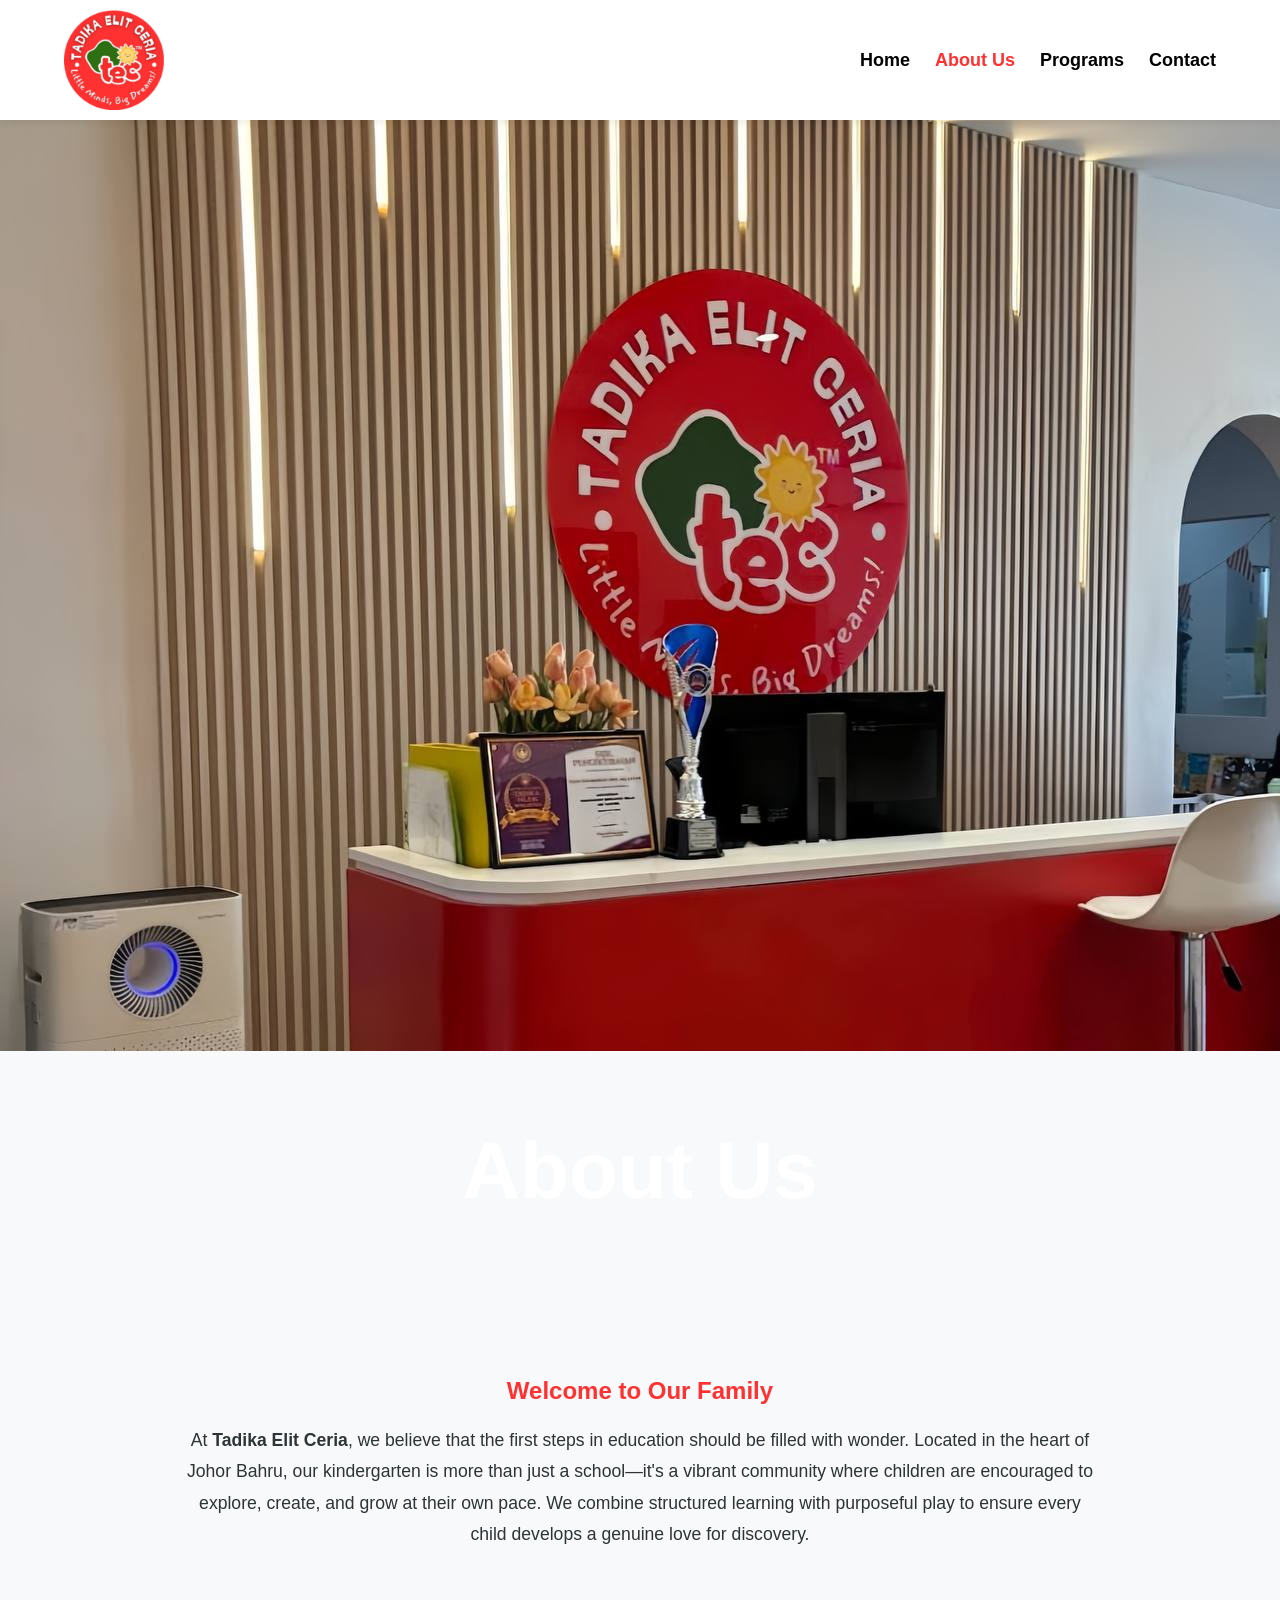
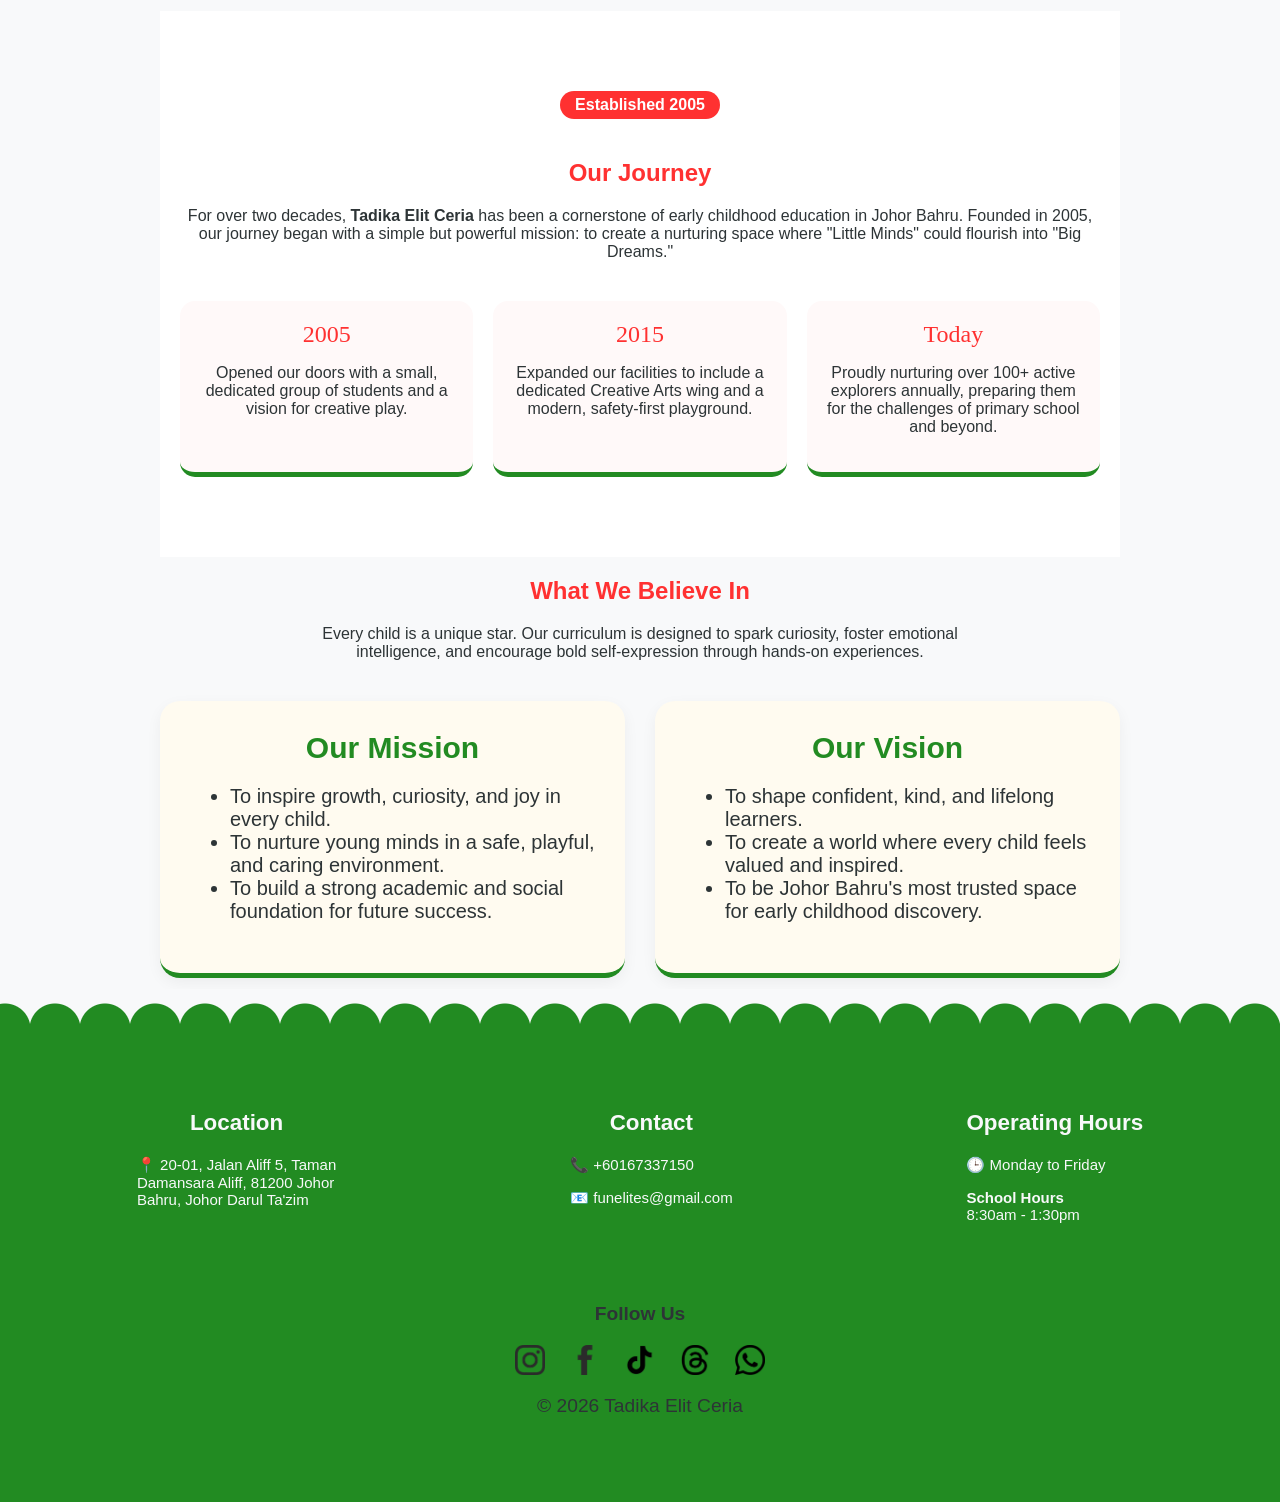
==== commit 64112402: "Restore about.html to original state Restored the about.html file to its original state, including a" ====
--- a/about.html
+++ b/about.html
@@ -213,7 +213,7 @@
         }
 
 window.addEventListener('scroll', () => {
-  const hero = document.querySelector('.hero');
+  const hero = document.querySelector('.hero-about');
   const scrollPosition = window.scrollY;
 
   // Adjust the number (800) to control how fast it fades out
@@ -223,7 +223,7 @@
   if (opacity < 0) opacity = 0;
   if (opacity > 1) opacity = 1;
 
-  hero.style.opacity = opacity;
+  hero-about.style.opacity = opacity;
 });
     </script>
     <button id="backToTopBtn" onclick="scrollToTop()">➔</button>
--- a/hero.css
+++ b/hero.css
@@ -1,5 +1,5 @@
 /* Hero Section */
-.hero, .hero-about, .hero-program{
+.hero{
     position: relative;
     height: 100vh;
     width: 100%;
@@ -7,10 +7,17 @@
     align-items: center;
     justify-content: center;
     overflow: hidden;
-    top: 120px;
+    /*top: 120px;*/
 }
-.hero-about, .hero-program{
-    top: 0;
+/*.hero-about, .hero-program{
+    position: relative;
+    height: 100vh;
+    width: 100%;
+    display: flex;
+    align-items: center;
+    justify-content: center;
+    overflow: hidden;
+    top: 0;*/
 }
 .hero-video {
     position: absolute;
@@ -113,7 +120,7 @@
 }
 
 @media screen and (max-width: 768px) {
-    /* 1. Shrink the Hero height */
+    /* 1. Shrink the Hero height, .hero-about, .hero-program */
     .hero {
         /*background: url('images/bg.MP4') center/cover no-repeat;*/
         height: 60vh !important; /* vh = view height. 40vh is 40% of the screen */
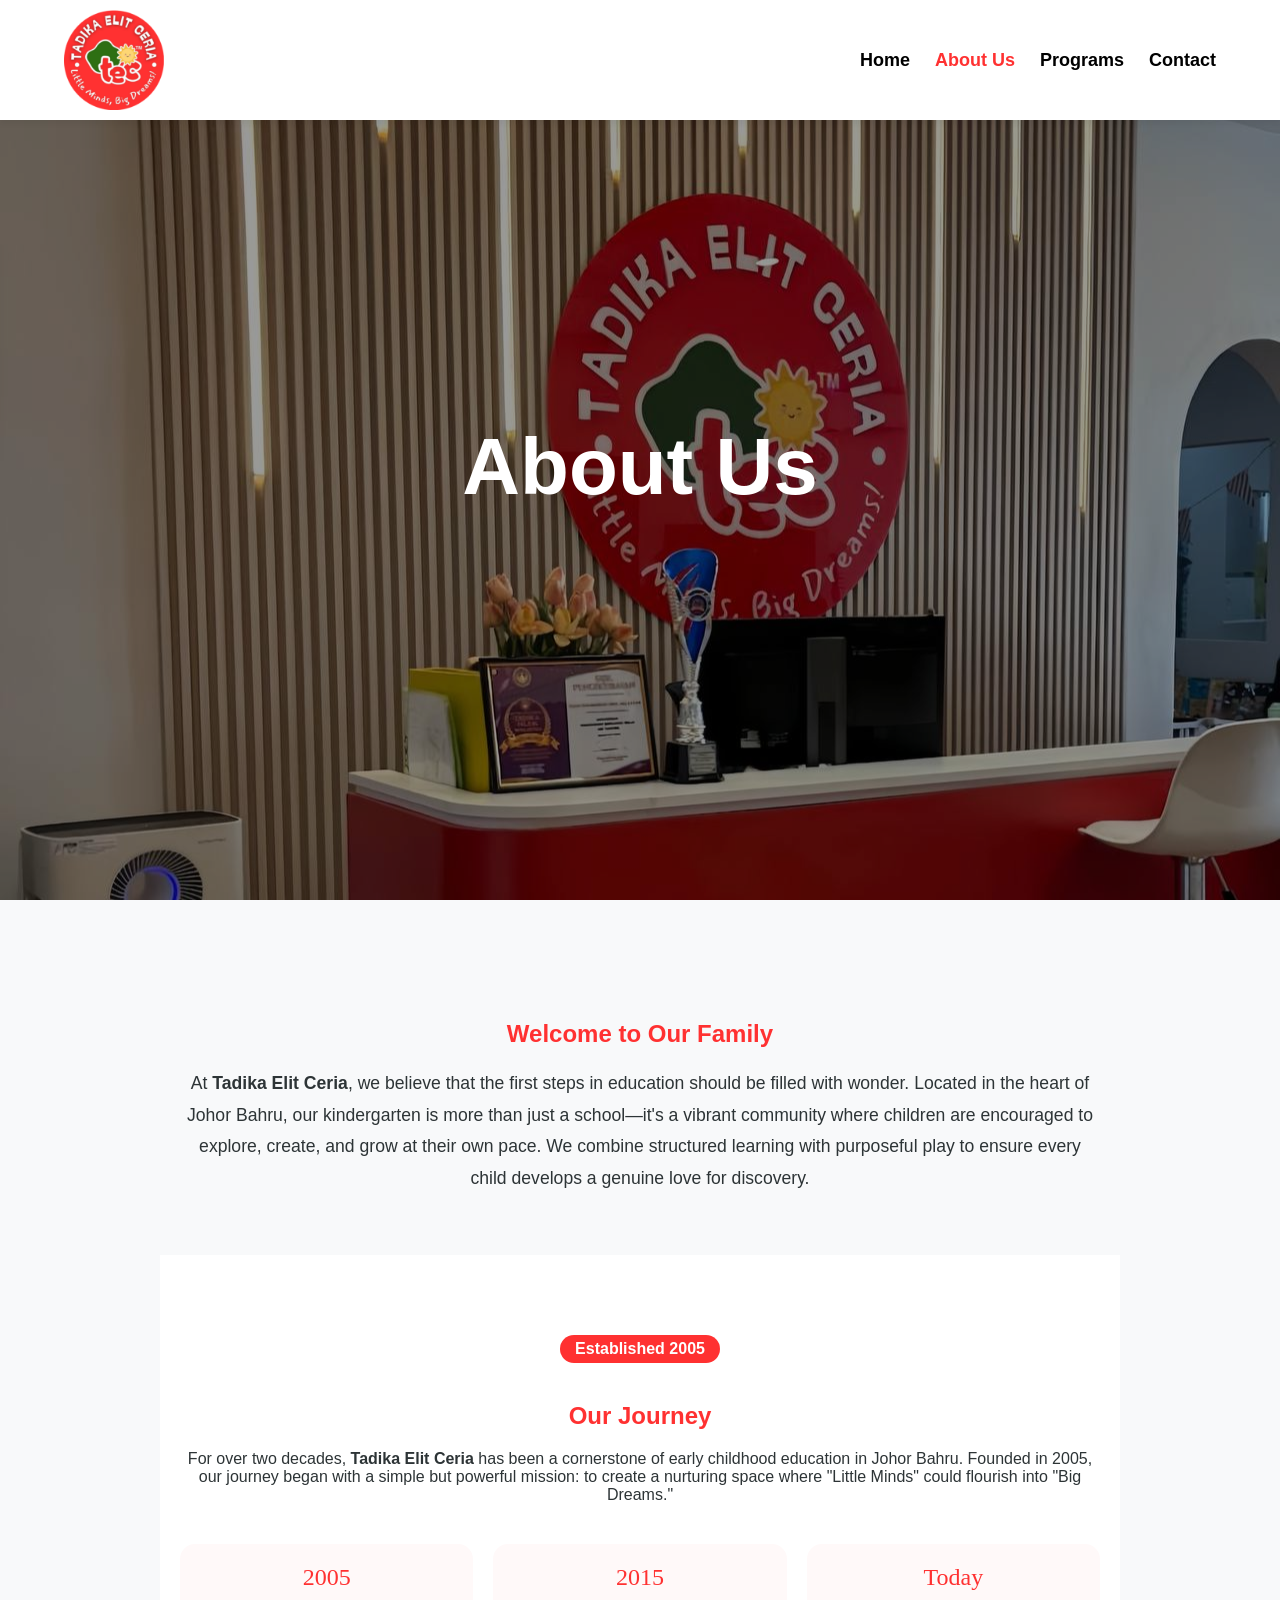
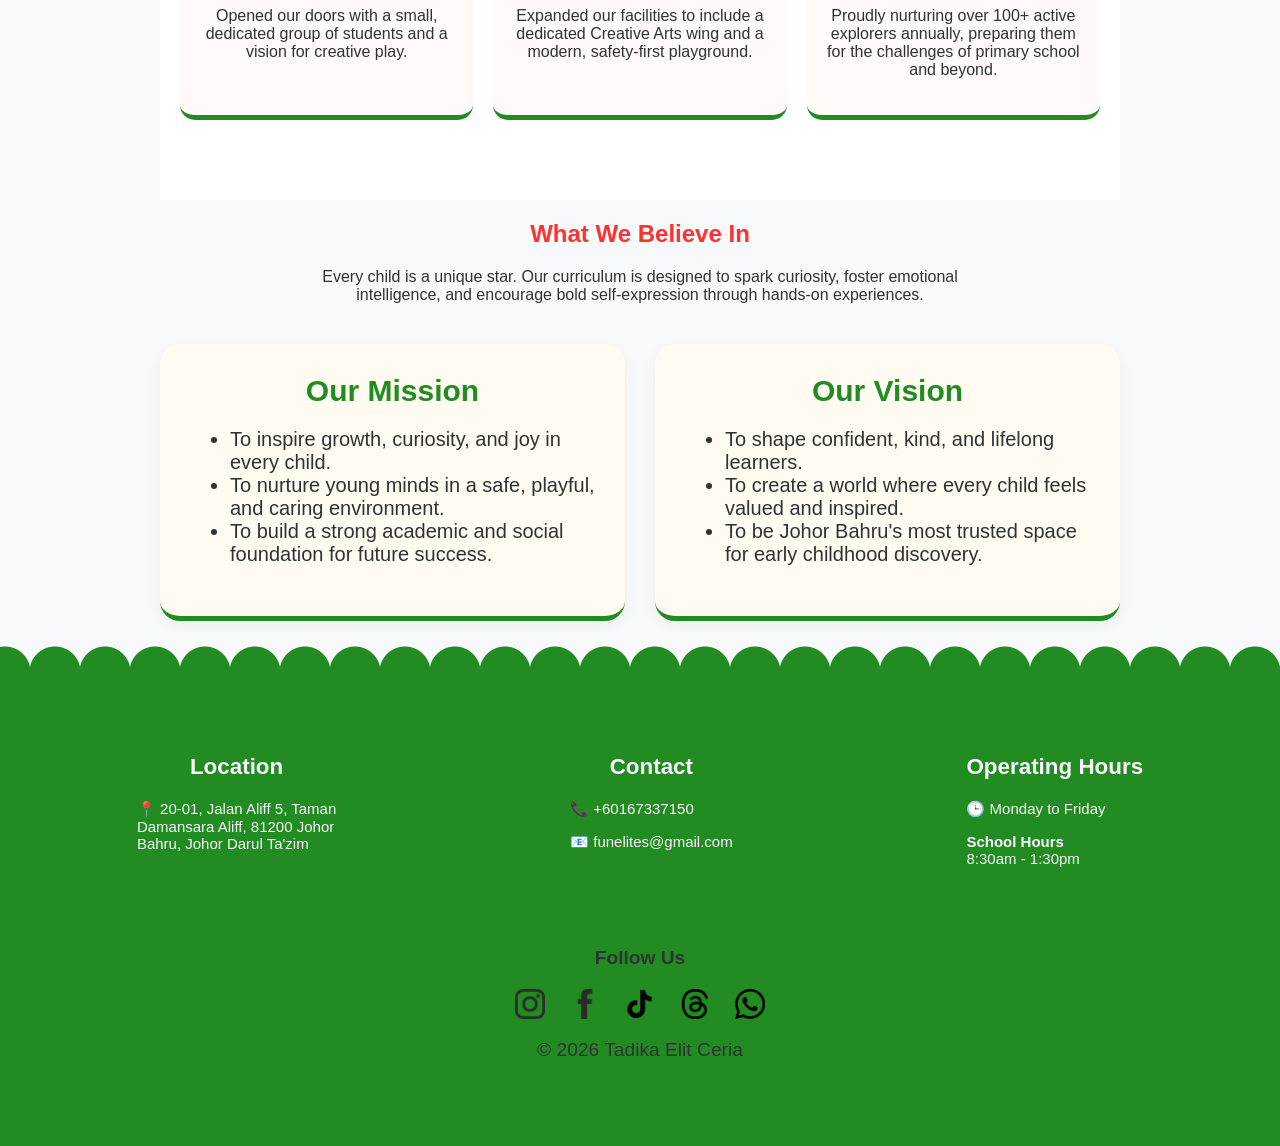
==== commit 41a8ab2e: "Refactor about.html structure and content" ====
--- a/about.html
+++ b/about.html
@@ -63,7 +63,7 @@
         </ul>
     </nav>
 
-    <header class="hero-about">
+    <header class="hero">
         <img class="hero-video" src="images/G.jpg" alt="About Us">
         <div class="hero-overlay"></div>
         <div class="hero-content">
@@ -213,7 +213,7 @@
         }
 
 window.addEventListener('scroll', () => {
-  const hero = document.querySelector('.hero-about');
+  const hero = document.querySelector('.hero');
   const scrollPosition = window.scrollY;
 
   // Adjust the number (800) to control how fast it fades out
@@ -223,7 +223,7 @@
   if (opacity < 0) opacity = 0;
   if (opacity > 1) opacity = 1;
 
-  hero-about.style.opacity = opacity;
+  hero.style.opacity = opacity;
 });
     </script>
     <button id="backToTopBtn" onclick="scrollToTop()">➔</button>
--- a/hero.css
+++ b/hero.css
@@ -10,15 +10,8 @@
     /*top: 120px;*/
 }
 /*.hero-about, .hero-program{
-    position: relative;
-    height: 100vh;
-    width: 100%;
-    display: flex;
-    align-items: center;
-    justify-content: center;
-    overflow: hidden;
-    top: 0;*/
-}
+    top: 0;
+}*/
 .hero-video {
     position: absolute;
     top: 50%;
